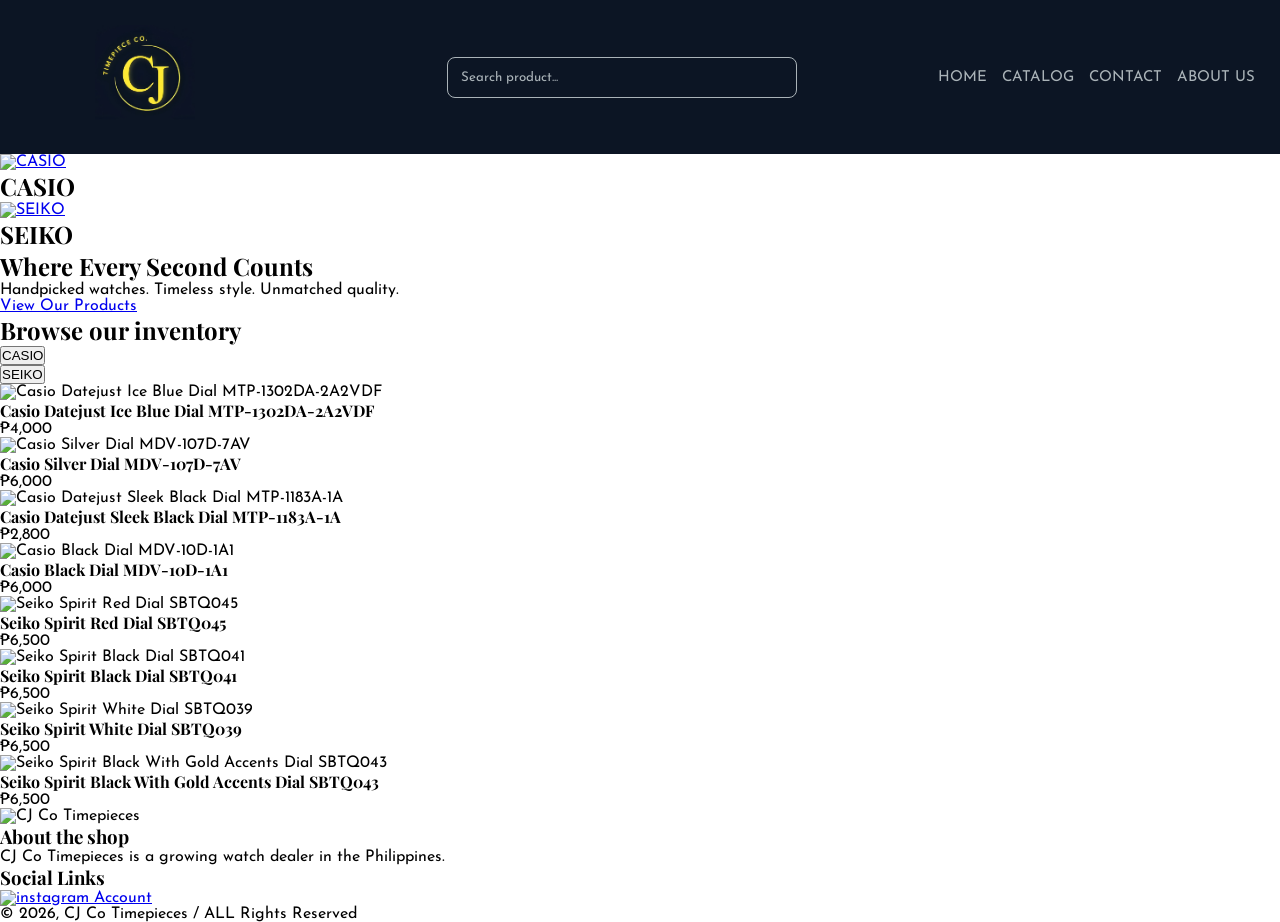
==== index.html @ 21fd1230 "Add header CSS styling" ====
<!DOCTYPE html>
<html lang="en">
  <head>
    <meta charset="UTF-8">
    <meta name="viewport" content="width=device-width, initial-scale=1.0">
    <title>CJ Co Timepieces</title>
    <link rel="stylesheet" href="css/style.css">

    <link rel="preconnect" href="https://fonts.googleapis.com">
    <link rel="preconnect" href="https://fonts.gstatic.com" crossorigin>
    <link href="https://fonts.googleapis.com/css2?family=Josefin+Sans:ital,wght@0,100..700;1,100..700&family=Playfair+Display:ital,wght@0,400..900;1,400..900&display=swap" rel="stylesheet">

  </head>

  <body>

    <!-- Header section -->
    <header>
      <div class="headerLogo"><img src="images/cjcoLogo.jpg" alt="CJ Co Timepieces"></div>
      <input class="headerInput" type="text" placeholder="Search product...">
      <nav>
        <ul>
          <li><a href="index.html">HOME</a></li>
          <li><a href="catalog.html">CATALOG</a></li>
          <li><a href="contact.html">CONTACT</a></li>
          <li><a href="aboutUs.html">ABOUT US</a></li>
        </ul>
      </nav>
    </header>

    <!-- Brand Selection Section -->
    <section class="brandSelection">
      <div class="brandCard">
        <a href="catalog.html"><img src="images/" alt="CASIO"></a>
        <h2>CASIO</h2>
      </div>
      <div class="brandCard">
        <a href="catalog.html"><img src="images/" alt="SEIKO"></a>
        <h2>SEIKO</h2>
      </div>
    </section>

    <!-- Hero Section -->
    <section class="heroSection">
      <h1>Where Every Second Counts</h1>
      <p>Handpicked watches. Timeless style. Unmatched quality.</p>
      <a href="catalog.html">View Our Products</a>
    </section> 

    <!-- Product Highlights Section -->
    <section class="productHighlightsSection">
      <h2>Browse our inventory</h2>
      <ul>
        <li><button class="filterButton" data-brand="casio">CASIO</button></li>
        <li><button class="filterButton" data-brand="seiko">SEIKO</button></li>
      </ul>
      <div class="productCard" data-brand="casio">
        <a><img src="images/" alt="Casio Datejust Ice Blue Dial MTP-1302DA-2A2VDF"></a>
        <h4>Casio Datejust Ice Blue Dial MTP-1302DA-2A2VDF</h4>
        <p>₱4,000</p>
      </div>
      <div class="productCard" data-brand="casio">
        <a><img src="images/" alt="Casio Silver Dial MDV-107D-7AV"></a>
        <h4>Casio Silver Dial MDV-107D-7AV</h4>
        <p>₱6,000</p>
      </div>
      <div class="productCard" data-brand="casio">
        <a><img src="images/" alt="Casio Datejust Sleek Black Dial MTP-1183A-1A"></a>
        <h4>Casio Datejust Sleek Black Dial MTP-1183A-1A</h4>
        <p>₱2,800</p>
      </div>  
      <div class="productCard" data-brand="casio">
        <a><img src="images/" alt="Casio Black Dial MDV-10D-1A1"></a>
        <h4>Casio Black Dial MDV-10D-1A1</h4>
        <p>₱6,000</p>
      </div>  

      <div class="productCard" data-brand="seiko">
        <a><img src="images/" alt="Seiko Spirit Red Dial SBTQ045"></a>
        <h4>Seiko Spirit Red Dial SBTQ045</h4>
        <p>₱6,500</p>
      </div>  
      <div class="productCard" data-brand="seiko">
        <a><img src="images/" alt="Seiko Spirit Black Dial SBTQ041"></a>
        <h4>Seiko Spirit Black Dial SBTQ041</h4>
        <p>₱6,500</p>
      </div> 
      <div class="productCard" data-brand="seiko">
        <a><img src="images/" alt="Seiko Spirit White Dial SBTQ039"></a>
        <h4>Seiko Spirit White Dial SBTQ039</h4>
        <p>₱6,500</p>
      </div>
      <div class="productCard" data-brand="seiko">
        <a><img src="images/" alt="Seiko Spirit Black With Gold Accents Dial SBTQ043"></a>
        <h4>Seiko Spirit Black With Gold Accents Dial SBTQ043</h4>
        <p>₱6,500</p>
      </div>
    </section>

    <!-- Footer section -->
     <footer class="footer">
      <div class="footerLogo"><img src="images/" alt="CJ Co Timepieces"></div>
      <h3 class="footerAboutTitle">About the shop</h3>
      <p class="footerAboutDescription">CJ Co Timepieces is a growing watch dealer in the Philippines.</p>
      <h3 class="footerSocialLinks">Social Links</h3>
      <ul class="footerSocialLinksLists">
        <li><a href="https://www.instagram.com/cjco.ph/"><img src="images/" alt="instagram Account"></a></li>
      </ul>
      <p class="footerCopyright">© 2026, CJ Co Timepieces / ALL Rights Reserved</p>
     </footer>
  </body>
</html>
---- css/style.css ----
:root {
  --gold: #FF9933;
  --grey: #aab3b8;
  --dark-blue: #0c1524;
  --white: white;
}

* {
  margin: 0;
  padding: 0;
  box-sizing: border-box;
}

body {
  background-color: var(--white);
  color: black;
  font-family: "Josefin Sans", sans-serif;
}

h1, h2, h3, h4, h5, h6 {
  font-family: "Playfair Display", serif;
}

header {
  background: var(--dark-blue);
  display: flex;
  justify-content: space-between; 
  align-items: center;
  padding: 25px;
}

header nav ul {
  list-style-type: none;
  display: flex;
  gap: 15px;
  font-size: 15px;
}

header nav ul li a {
  text-decoration: none;
  color: var(--grey);
  transition: color 0.5s ease;
}

header nav ul li a:hover {
  color: white;
}

.headerLogo img {
  width: 100px;
  height: auto;
  margin-left: 70px;
}

.headerInput {
  width: 350px;
  background-color: transparent;
  border: 1px solid var(--grey);  
  border-radius: 8px;
  padding: 13px;
  outline: none;
  color: white;
  font-family: inherit;
  margin-left: 110px;
}

.headerInput::placeholder {
  color: var(--grey);
}
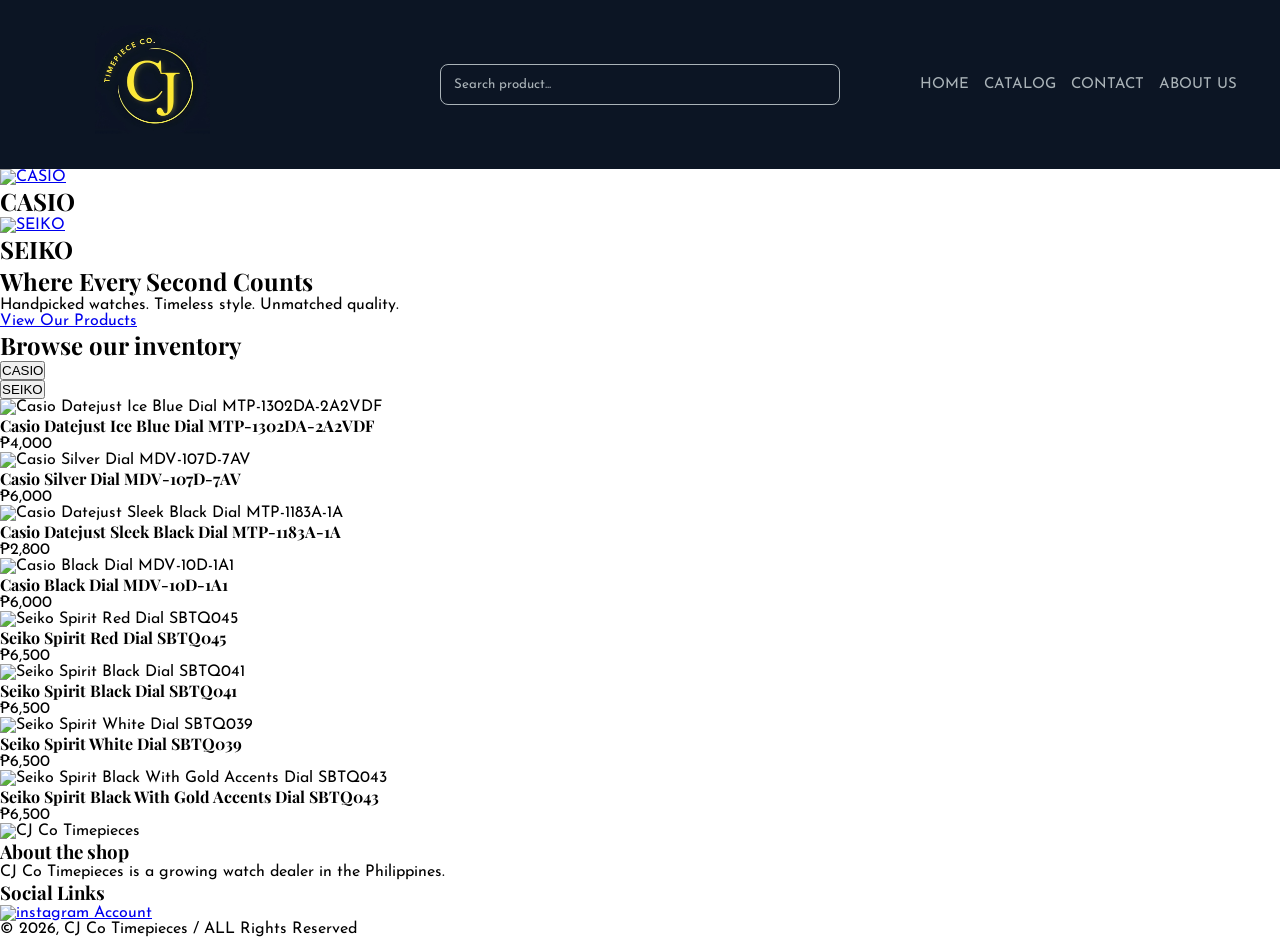
==== commit 26688ada: "Add header structure and CSS to all pages" ====
--- a/index.html
+++ b/index.html
@@ -16,9 +16,10 @@
 
     <!-- Header section -->
     <header>
-      <div class="headerLogo"><img src="images/cjcoLogo.jpg" alt="CJ Co Timepieces"></div>
-      <input class="headerInput" type="text" placeholder="Search product...">
-      <nav>
+      <div class="headerLeft"><div class="headerLogo"><img src="images/cjcoLogo.jpg" alt="CJ Co Timepieces"></div></div>
+      <div class="headerCenter"><div class="headerSearchWrapper"><input class="headerInput" type="text" placeholder="Search product..."></div></div>
+      <div class="headerRight">
+        <nav>
         <ul>
           <li><a href="index.html">HOME</a></li>
           <li><a href="catalog.html">CATALOG</a></li>
@@ -26,6 +27,8 @@
           <li><a href="aboutUs.html">ABOUT US</a></li>
         </ul>
       </nav>
+      </div>
+      
     </header>
 
     <!-- Brand Selection Section -->
@@ -108,5 +111,8 @@
       </ul>
       <p class="footerCopyright">© 2026, CJ Co Timepieces / ALL Rights Reserved</p>
      </footer>
+
+     <!-- js -->
+      <script src="js/script.js"></script>
   </body>
 </html>
--- a/css/style.css
+++ b/css/style.css
@@ -1,69 +1,116 @@
-:root {
-  --gold: #FF9933;
-  --grey: #aab3b8;
-  --dark-blue: #0c1524;
-  --white: white;
-}
+  :root {
+    --gold: #FF9933;
+    --grey: #aab3b8;
+    --dark-blue: #0c1524;
+    --white: white;
+  }
 
-* {
-  margin: 0;
-  padding: 0;
-  box-sizing: border-box;
-}
+  * {
+    margin: 0;
+    padding: 0;
+    box-sizing: border-box;
+  }
 
-body {
-  background-color: var(--white);
-  color: black;
-  font-family: "Josefin Sans", sans-serif;
-}
+  body {
+    background-color: var(--white);
+    color: black;
+    font-family: "Josefin Sans", sans-serif;
+  }
 
-h1, h2, h3, h4, h5, h6 {
-  font-family: "Playfair Display", serif;
-}
+  h1, h2, h3, h4, h5, h6 {
+    font-family: "Playfair Display", serif;
+  }
 
-header {
-  background: var(--dark-blue);
-  display: flex;
-  justify-content: space-between; 
-  align-items: center;
-  padding: 25px;
-}
+  header {
+    position: sticky;
+    top: 0;
+    z-index: 100;
+    background: var(--dark-blue);
+    display: flex;
+    justify-content: space-between; 
+    align-items: center;
+    padding: 25px;
+    transition: padding 0.3s ease;
+    gap: 80px;
+  }
 
-header nav ul {
-  list-style-type: none;
-  display: flex;
-  gap: 15px;
-  font-size: 15px;
-}
+  header.scrolled {
+    padding: 20px 25px;
+    transition: padding 0.3s ease
+  }
 
-header nav ul li a {
-  text-decoration: none;
-  color: var(--grey);
-  transition: color 0.5s ease;
-}
+  header.scrolled .headerLogo {
+    max-width: 60px;
+  }
 
-header nav ul li a:hover {
-  color: white;
-}
+  header.scrolled .headerLogo img {
+    width: 70px;
+    transition: width 0.3s ease;
+  }
 
-.headerLogo img {
-  width: 100px;
-  height: auto;
-  margin-left: 70px;
-}
+  header nav {
+    flex: 0 0 auto;
+  }
 
-.headerInput {
-  width: 350px;
-  background-color: transparent;
-  border: 1px solid var(--grey);  
-  border-radius: 8px;
-  padding: 13px;
-  outline: none;
-  color: white;
-  font-family: inherit;
-  margin-left: 110px;
-}
+  header nav ul {
+    list-style-type: none;
+    display: flex;
+    gap: 15px;
+    font-size: 15px;
+  }
 
-.headerInput::placeholder {
-  color: var(--grey);
-}+  header nav ul li a {
+    text-decoration: none;
+    color: var(--grey);
+    transition: color 0.3s ease;
+  }
+
+  header nav ul li a:hover {
+    color: white;
+  }
+
+  .headerLogo {
+    margin-left: 70px;
+    flex: 0 0 auto;
+    max-width: 150px;
+    overflow: hidden;
+    transition: max-width 0.3s ease; 
+  }
+
+  .headerLogo img {
+    width: 115px;
+    height: auto;
+    transition: width 0.3s ease;
+  }
+
+  .headerInput {
+    width: 400px;
+    background-color: transparent;
+    border: 1px solid var(--grey);  
+    border-radius: 8px;
+    padding: 13px;
+    outline: none;
+    color: white;
+    font-family: inherit;
+    flex: none;
+  }
+
+  .headerInput::placeholder {
+    color: var(--grey);
+  }
+
+  .headerSearchWrapper {
+    flex: 1;
+    display: flex;
+    justify-content: center;
+  }
+
+  .headerLeft, .headerRight {
+    flex: 1;
+  }
+
+  .headerCenter {
+    flex: 1;
+    display: flex;
+    justify-content: center;
+  }
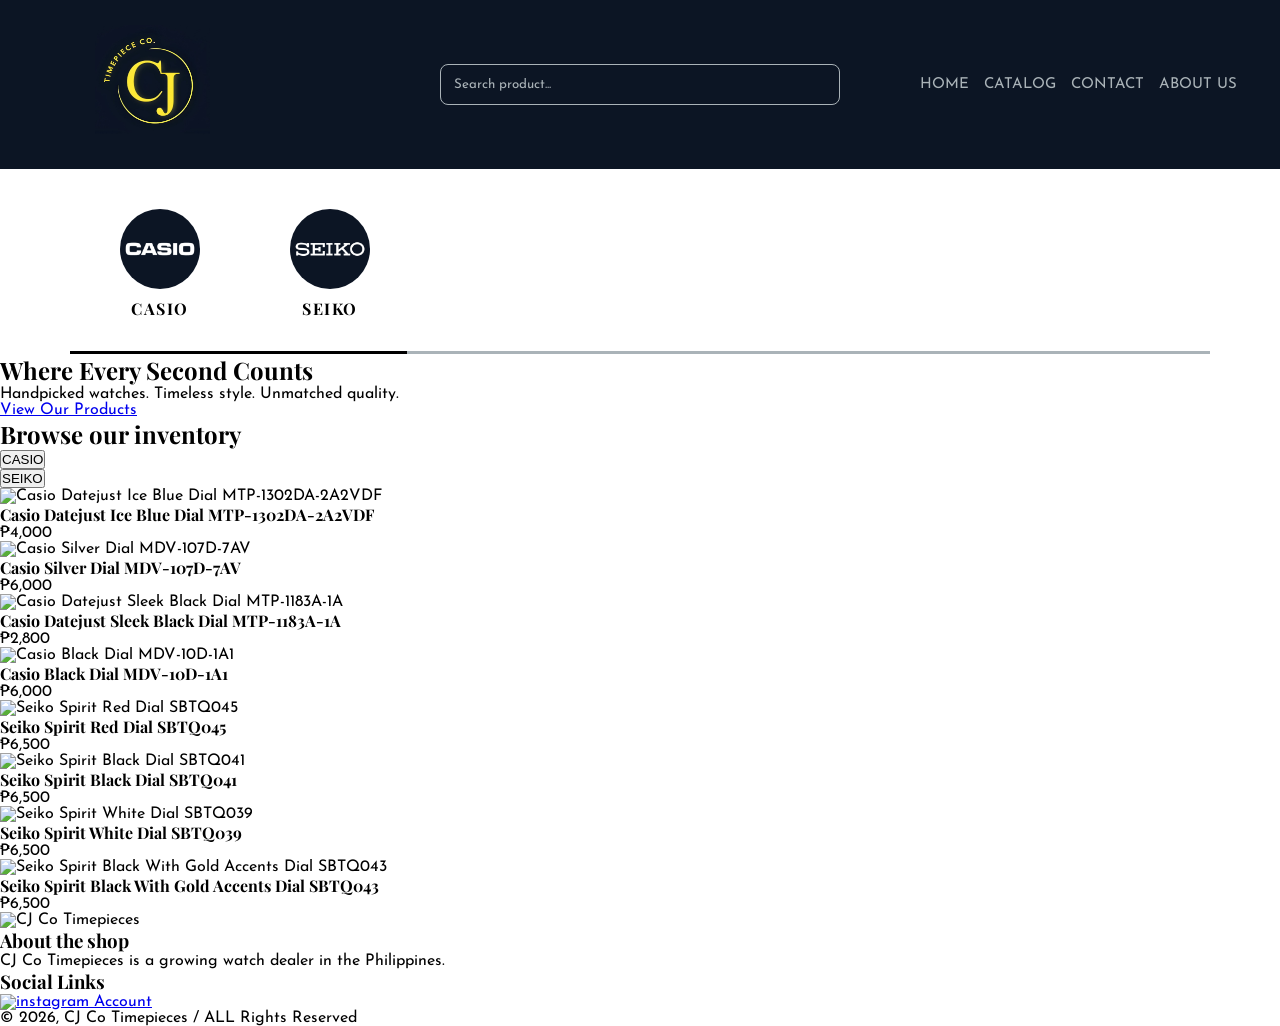
==== commit 4f0b77c8: "Add brand selection section styling" ====
--- a/index.html
+++ b/index.html
@@ -34,11 +34,11 @@
     <!-- Brand Selection Section -->
     <section class="brandSelection">
       <div class="brandCard">
-        <a href="catalog.html"><img src="images/" alt="CASIO"></a>
+        <a href="catalog.html"><img src="images/casioLogoC.png" alt="CASIO"></a>
         <h2>CASIO</h2>
       </div>
       <div class="brandCard">
-        <a href="catalog.html"><img src="images/" alt="SEIKO"></a>
+        <a href="catalog.html"><img src="images/seikoLogoC.png" alt="SEIKO"></a>
         <h2>SEIKO</h2>
       </div>
     </section>
--- a/css/style.css
+++ b/css/style.css
@@ -20,6 +20,8 @@
   h1, h2, h3, h4, h5, h6 {
     font-family: "Playfair Display", serif;
   }
+
+  /* header */
 
   header {
     position: sticky;
@@ -113,4 +115,64 @@
     flex: 1;
     display: flex;
     justify-content: center;
+  }
+
+  /* brand selection */
+  .brandSelection {
+      display: flex;
+      justify-content: left;
+      gap: 90px;
+      padding: 40px;
+      background-color: white;
+      position: relative;
+      padding-bottom: 20px;
+      padding-left: 120px;
+  }
+
+  .brandSelection::before {
+    content: '';
+    position: absolute;
+    bottom: 0px;
+    left: 70px;
+    width: 337px;
+    height: 3.5px;
+    background-color: black;
+    z-index: 1;
+  }
+
+  .brandSelection::after {
+    content: '';
+    position: absolute;
+    bottom: 0px;
+    left: 70px;
+    right: 70px;
+    height: 3.5px;
+    background-color: var(--grey);
+  }
+
+  .brandCard {
+      display: flex;
+      flex-direction: column;
+      align-items: center;
+      gap: 5px;
+      padding-bottom: 15px;
+  }
+
+  .brandCard img {
+      width: 80px;
+      height: auto;
+      border-radius: 50%;
+      object-fit: cover;
+      transition: all 0.3s ease;
+  }
+
+  .brandCard img:hover {
+    transform: scale(1.05);
+    transition: all 0.3s ease;
+    box-shadow: 0px 0px 20px rgba(0, 0, 0, 0.4);
+  }
+
+  .brandCard h2 {
+      font-size: 16px;
+      letter-spacing: 1.5px;
   }
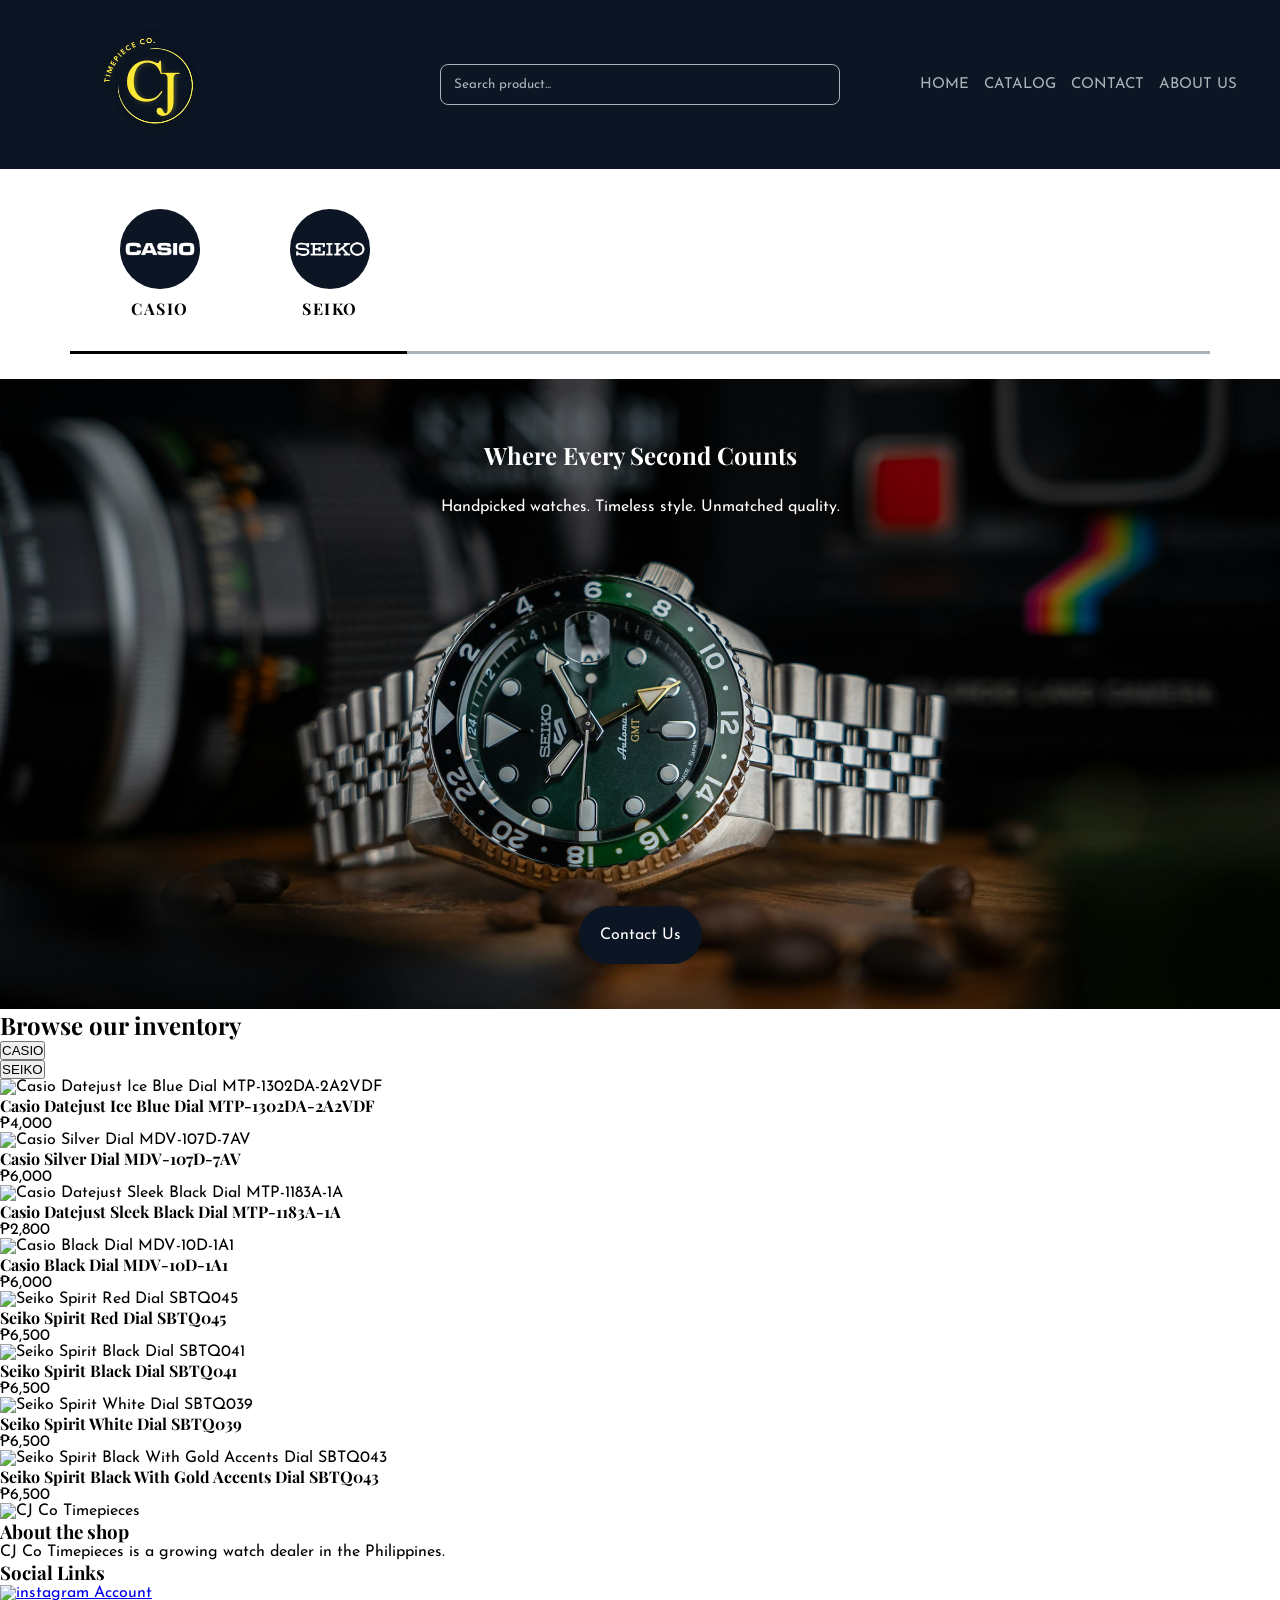
==== commit d6affb5d: "Add hero section styling" ====
--- a/index.html
+++ b/index.html
@@ -45,9 +45,11 @@
 
     <!-- Hero Section -->
     <section class="heroSection">
-      <h1>Where Every Second Counts</h1>
-      <p>Handpicked watches. Timeless style. Unmatched quality.</p>
-      <a href="catalog.html">View Our Products</a>
+      <div class="heroContent">
+        <h1>Where Every Second Counts</h1>
+        <p>Handpicked watches. Timeless style. Unmatched quality.</p>
+        <a class="heroBtn" href="contact.html">Contact Us</a>
+      </div>
     </section> 
 
     <!-- Product Highlights Section -->
--- a/css/style.css
+++ b/css/style.css
@@ -175,4 +175,63 @@
   .brandCard h2 {
       font-size: 16px;
       letter-spacing: 1.5px;
-  }+  }
+
+  /* Hero section */
+  .heroSection {
+    margin-top: 25px;
+    background-image: url('../images/seikoWatchHeroL.jpg');
+    background-size: cover;
+    background-position: center;
+    height: 630px;
+    display: flex;
+    justify-content: center;
+    align-items: center;
+    position: relative;
+  }
+
+  .heroContent {
+    display: flex;
+    flex-direction: column;
+    align-items: center;
+    text-align: center;
+    gap: 20px;
+  }
+
+  .heroSection .heroContent .heroBtn:hover {
+    background-color: transparent;
+    border: 1px solid white;  
+    transition: all 0.3s ease;
+  }
+
+  .heroSection .heroContent h1 {
+    position: absolute;
+    top: 60px;
+    justify-content: center;
+    align-items: center;
+    color: white;
+  }
+
+  .heroSection .heroContent p {
+    position: absolute;
+    top: 120px;
+    justify-content: center;
+    align-items: center;
+  }
+
+  .heroSection .heroContent p,
+  .heroSection .heroContent a {
+    color: white;
+  }
+
+  .heroSection .heroContent .heroBtn {
+    position: absolute;
+    bottom: 45px;
+    border: 1px solid var(--dark-blue);
+    background-color: var(--dark-blue);
+    color: white;
+    padding: 20px;
+    border-radius: 50px;
+    text-decoration: none;
+  }
+
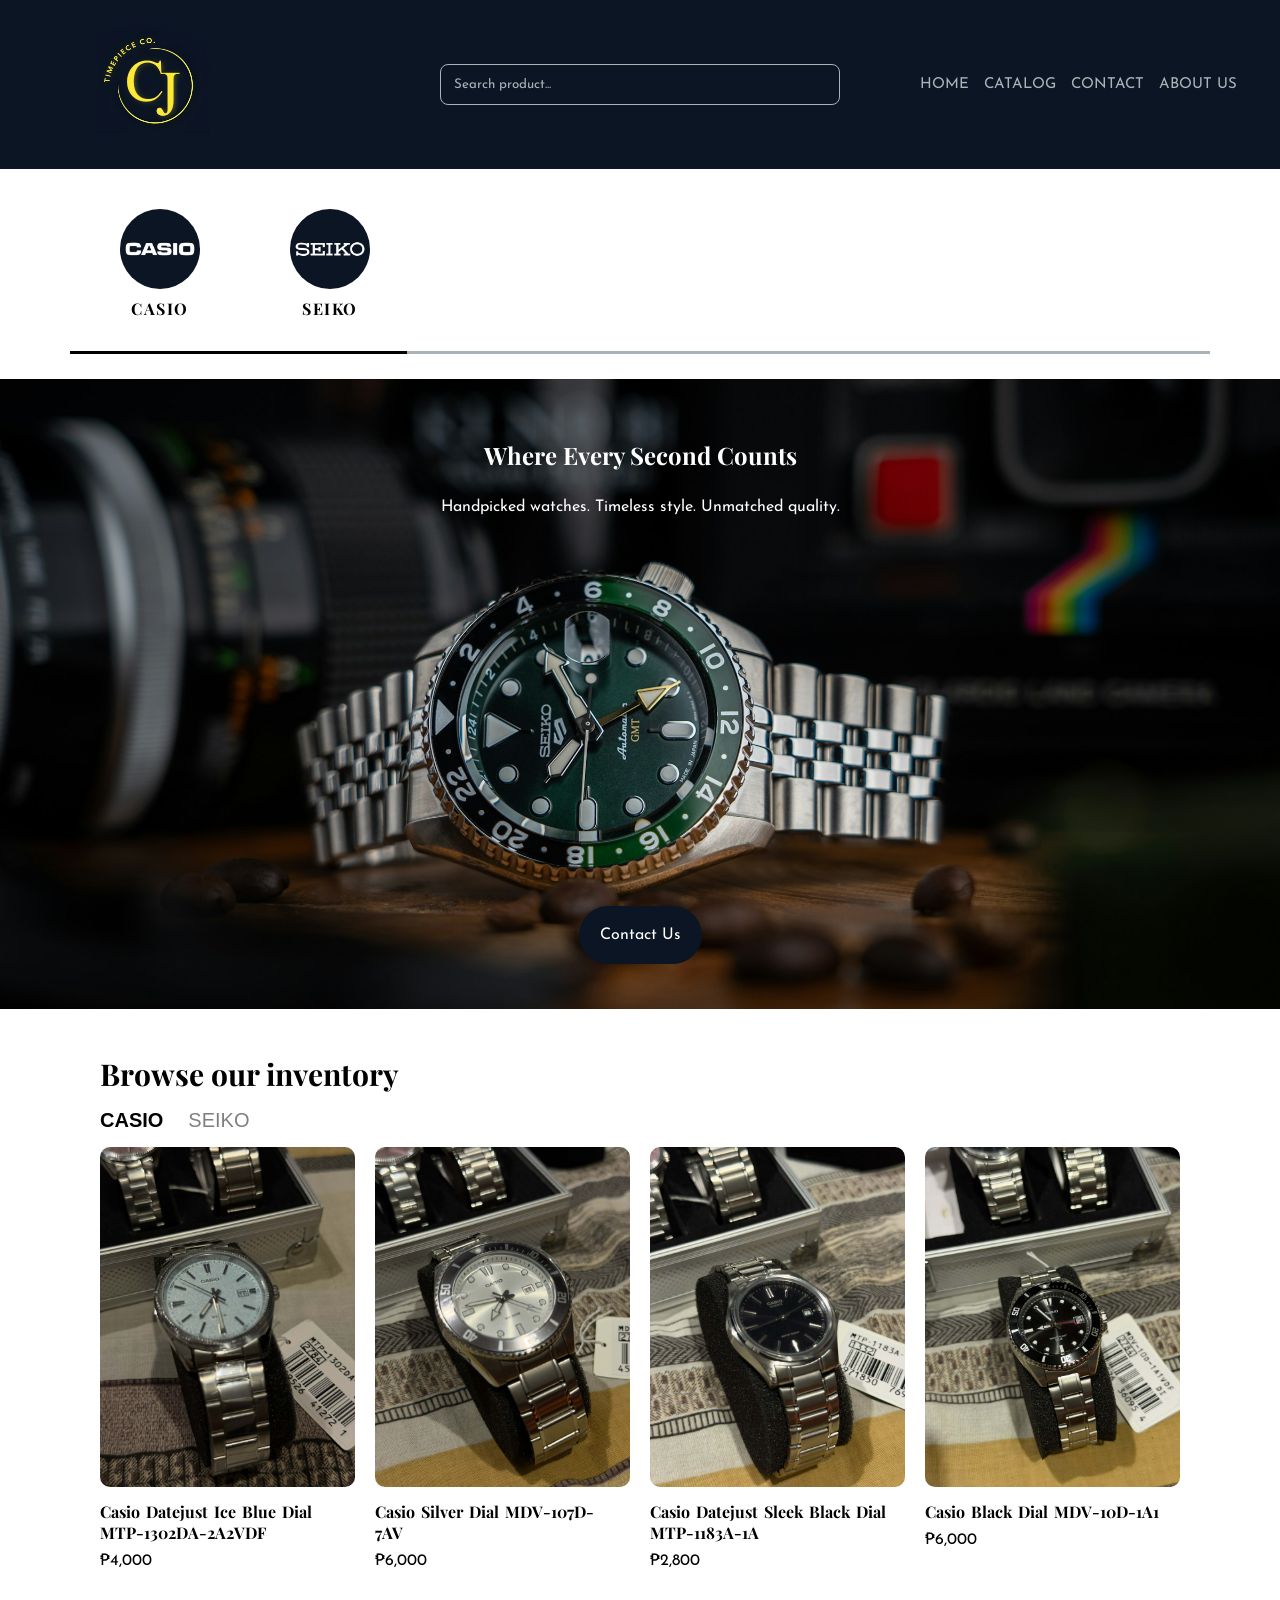
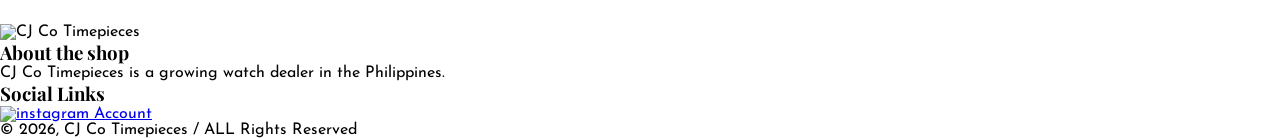
==== commit 799dc639: "Add filter button active state and default casio display" ====
--- a/index.html
+++ b/index.html
@@ -59,47 +59,50 @@
         <li><button class="filterButton" data-brand="casio">CASIO</button></li>
         <li><button class="filterButton" data-brand="seiko">SEIKO</button></li>
       </ul>
-      <div class="productCard" data-brand="casio">
-        <a><img src="images/" alt="Casio Datejust Ice Blue Dial MTP-1302DA-2A2VDF"></a>
-        <h4>Casio Datejust Ice Blue Dial MTP-1302DA-2A2VDF</h4>
-        <p>₱4,000</p>
+      <div class="productGrid">
+          <div class="productCard" data-brand="casio">
+          <a><img src="images/MTP-1302DA-2A2VDF-main.jpg" alt="Casio Datejust Ice Blue Dial MTP-1302DA-2A2VDF"></a>
+          <h4>Casio Datejust Ice Blue Dial MTP-1302DA-2A2VDF</h4>
+          <p>₱4,000</p>
+        </div>
+        <div class="productCard" data-brand="casio">
+          <a><img src="images/MDV-107D-7AV-main.jpg" alt="Casio Silver Dial MDV-107D-7AV"></a>
+          <h4>Casio Silver Dial MDV-107D-7AV</h4>
+          <p>₱6,000</p>
+        </div>
+        <div class="productCard" data-brand="casio">
+          <a><img src="images/MTP-1183A-1A-main.jpg" alt="Casio Datejust Sleek Black Dial MTP-1183A-1A"></a>
+          <h4>Casio Datejust Sleek Black Dial MTP-1183A-1A</h4>
+          <p>₱2,800</p>
+        </div>  
+        <div class="productCard" data-brand="casio">
+          <a><img src="images/MDV-10D-1A1-main.jpg" alt="Casio Black Dial MDV-10D-1A1"></a>
+          <h4>Casio Black Dial MDV-10D-1A1</h4>
+          <p>₱6,000</p>
+        </div>  
+
+        <div class="productCard" data-brand="seiko">
+          <a><img src="images/SBTQ045-main.webp" alt="Seiko Spirit Red Dial SBTQ045"></a>
+          <h4>Seiko Spirit Red Dial SBTQ045</h4>
+          <p>₱6,500</p>
+        </div>  
+        <div class="productCard" data-brand="seiko">
+          <a><img src="images/SBTQ041-main.jpg" alt="Seiko Spirit Black Dial SBTQ041"></a>
+          <h4>Seiko Spirit Black Dial SBTQ041</h4>
+          <p>₱6,500</p>
+        </div> 
+        <div class="productCard" data-brand="seiko">
+          <a><img src="images/SBTQ039-main.webp" alt="Seiko Spirit White Dial SBTQ039"></a>
+          <h4>Seiko Spirit White Dial SBTQ039</h4>
+          <p>₱6,500</p>
+        </div>
+        <div class="productCard" data-brand="seiko">
+          <a><img src="images/SBTQ043-main.jpg" alt="Seiko Spirit Black With Gold Accents Dial SBTQ043"></a>
+          <h4>Seiko Spirit Black With Gold Accents Dial SBTQ043</h4>
+          <p>₱6,500</p>
+        </div>
       </div>
-      <div class="productCard" data-brand="casio">
-        <a><img src="images/" alt="Casio Silver Dial MDV-107D-7AV"></a>
-        <h4>Casio Silver Dial MDV-107D-7AV</h4>
-        <p>₱6,000</p>
-      </div>
-      <div class="productCard" data-brand="casio">
-        <a><img src="images/" alt="Casio Datejust Sleek Black Dial MTP-1183A-1A"></a>
-        <h4>Casio Datejust Sleek Black Dial MTP-1183A-1A</h4>
-        <p>₱2,800</p>
-      </div>  
-      <div class="productCard" data-brand="casio">
-        <a><img src="images/" alt="Casio Black Dial MDV-10D-1A1"></a>
-        <h4>Casio Black Dial MDV-10D-1A1</h4>
-        <p>₱6,000</p>
-      </div>  
-
-      <div class="productCard" data-brand="seiko">
-        <a><img src="images/" alt="Seiko Spirit Red Dial SBTQ045"></a>
-        <h4>Seiko Spirit Red Dial SBTQ045</h4>
-        <p>₱6,500</p>
-      </div>  
-      <div class="productCard" data-brand="seiko">
-        <a><img src="images/" alt="Seiko Spirit Black Dial SBTQ041"></a>
-        <h4>Seiko Spirit Black Dial SBTQ041</h4>
-        <p>₱6,500</p>
-      </div> 
-      <div class="productCard" data-brand="seiko">
-        <a><img src="images/" alt="Seiko Spirit White Dial SBTQ039"></a>
-        <h4>Seiko Spirit White Dial SBTQ039</h4>
-        <p>₱6,500</p>
-      </div>
-      <div class="productCard" data-brand="seiko">
-        <a><img src="images/" alt="Seiko Spirit Black With Gold Accents Dial SBTQ043"></a>
-        <h4>Seiko Spirit Black With Gold Accents Dial SBTQ043</h4>
-        <p>₱6,500</p>
-      </div>
+      
     </section>
 
     <!-- Footer section -->
@@ -113,7 +116,7 @@
       </ul>
       <p class="footerCopyright">© 2026, CJ Co Timepieces / ALL Rights Reserved</p>
      </footer>
-
+     
      <!-- js -->
       <script src="js/script.js"></script>
   </body>
--- a/css/style.css
+++ b/css/style.css
@@ -235,3 +235,59 @@
     text-decoration: none;
   }
 
+
+  /* product highlights section */  
+
+  .productHighlightsSection {
+    margin: 30px 100px 40px 85px;
+    background-color: white;
+    padding: 15px;
+  }
+
+  .productHighlightsSection ul {
+    list-style-type: none;
+    display: flex;
+    gap: 25px;
+  }
+
+  .productHighlightsSection h2 {  
+    font-size: 30px;
+    padding-bottom: 15px;
+  }
+
+  .productHighlightsSection ul .filterButton {
+    color: gray;
+    background: none;
+    border: none;
+    font-size: 20px;
+    cursor: pointer;
+    padding-bottom: 15px;
+  }
+
+  .productHighlightsSection ul .filterButton.active {
+    color: black;
+    font-weight: bold;
+    transition: color 2s ease;
+  }
+
+  .productHighlightsSection .productGrid {
+    display: grid;
+    grid-template-columns: repeat(4, 1fr);
+    gap: 20px;
+  }
+  
+  .productHighlightsSection .productCard img {
+    width: 255px;
+    border-radius: 10px;
+  }
+  
+  .productHighlightsSection .productCard h4 {
+    justify-content: left;
+    align-items: left;
+    word-spacing: 2px;
+    padding: 10px 9.6px 0px 0px
+  }
+
+  .productHighlightsSection .productCard p {
+    padding-top: 10px;
+  }
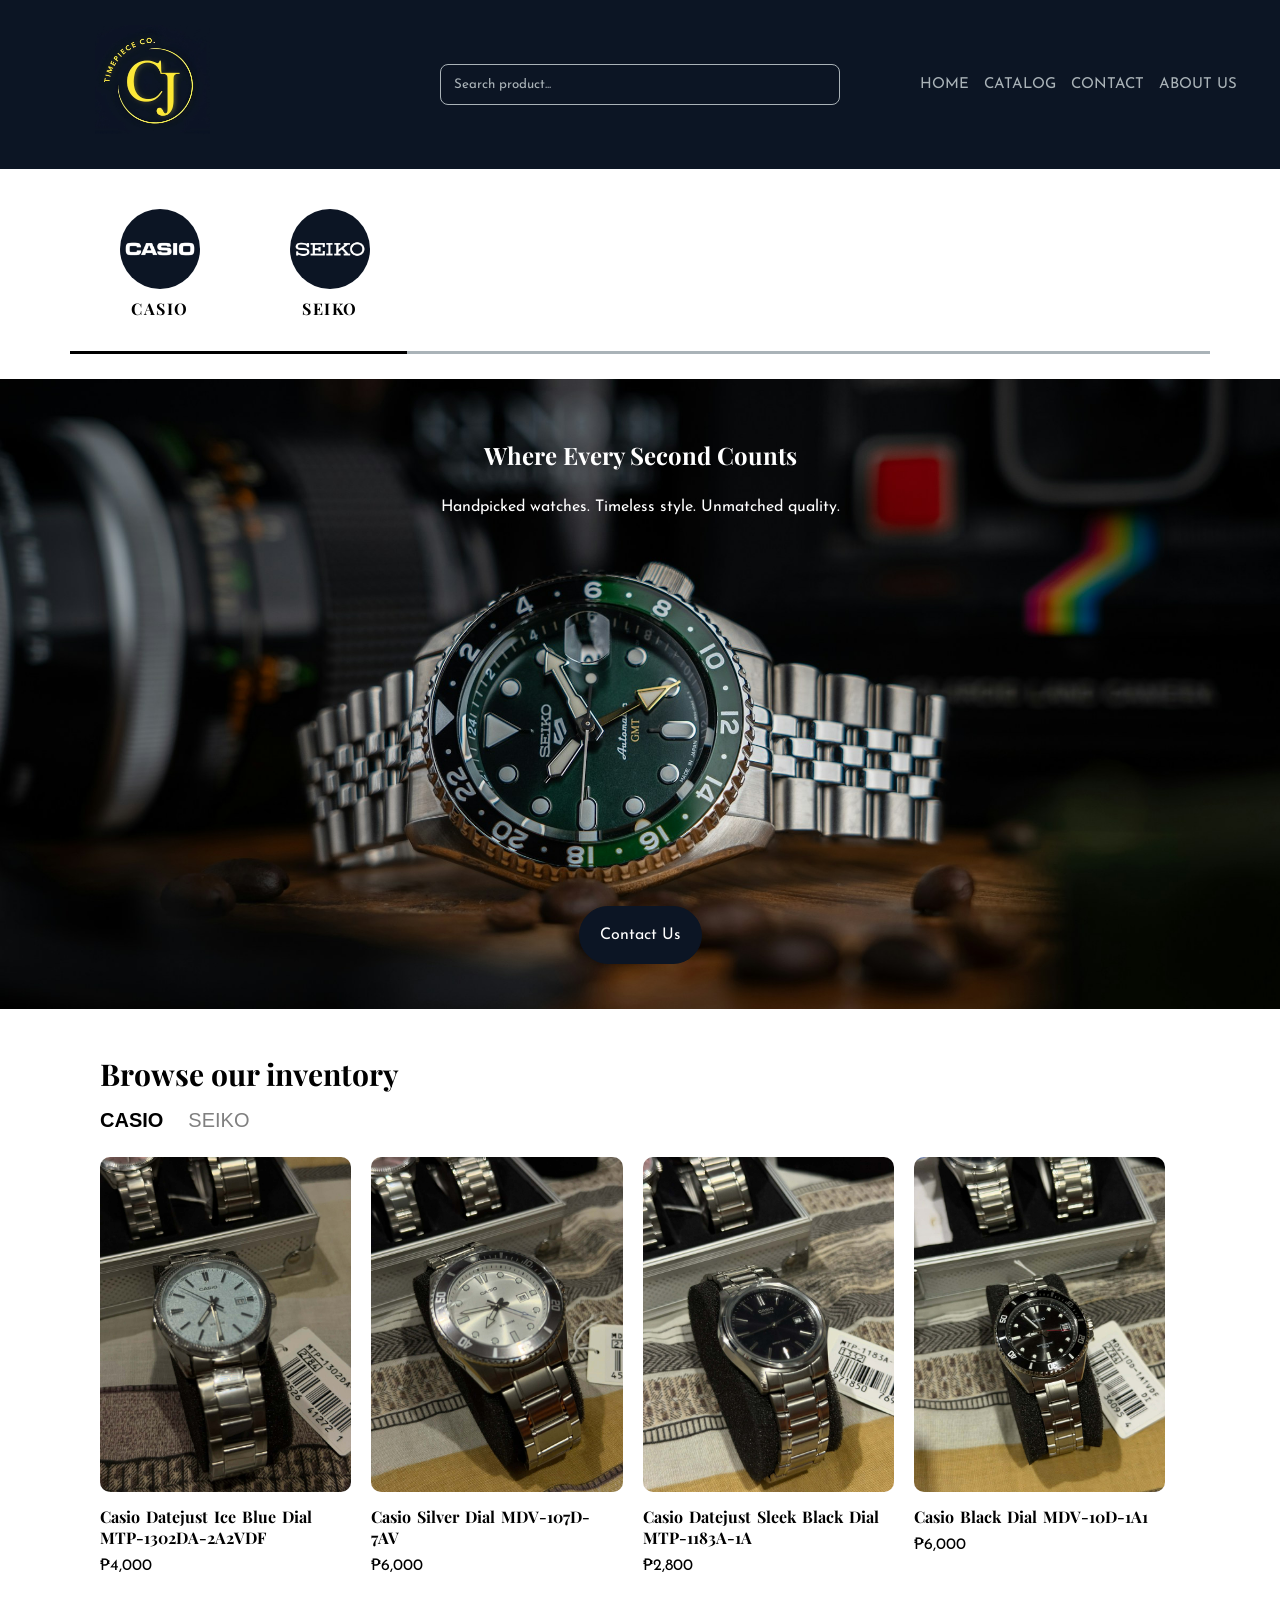
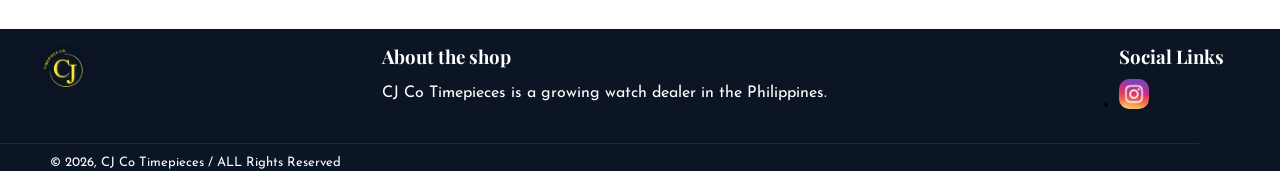
==== commit 7b5dc7b3: "Add catalog page styling" ====
--- a/index.html
+++ b/index.html
@@ -107,14 +107,22 @@
 
     <!-- Footer section -->
      <footer class="footer">
-      <div class="footerLogo"><img src="images/" alt="CJ Co Timepieces"></div>
-      <h3 class="footerAboutTitle">About the shop</h3>
-      <p class="footerAboutDescription">CJ Co Timepieces is a growing watch dealer in the Philippines.</p>
-      <h3 class="footerSocialLinks">Social Links</h3>
-      <ul class="footerSocialLinksLists">
-        <li><a href="https://www.instagram.com/cjco.ph/"><img src="images/" alt="instagram Account"></a></li>
-      </ul>
-      <p class="footerCopyright">© 2026, CJ Co Timepieces / ALL Rights Reserved</p>
+      <div class="footerTop">
+        <div class="footerLeft"><img src="images/cjcoLogo.jpg" alt="CJ Co Timepieces"></div>
+        <div class="footerCenter">
+          <h3 class="footerAboutTitle">About the shop</h3>
+          <p class="footerAboutDescription">CJ Co Timepieces is a growing watch dealer in the Philippines.</p>
+        </div>
+        <div class="footerRight">
+          <h3 class="footerSocialLinks">Social Links</h3>
+          <ul class="footerSocialLinksLists">
+            <li><a href="https://www.instagram.com/cjco.ph/"><img src="images/igLogo.jpg" alt="instagram Account"></a></li>
+          </ul>
+        </div>
+      </div>
+      <div class="footerBottom">
+        <p class="footerCopyright">© 2026, CJ Co Timepieces / ALL Rights Reserved</p>
+      </div>
      </footer>
      
      <!-- js -->
--- a/css/style.css
+++ b/css/style.css
@@ -267,18 +267,27 @@
   .productHighlightsSection ul .filterButton.active {
     color: black;
     font-weight: bold;
-    transition: color 2s ease;
+    transition: color 0.3s ease;
   }
 
   .productHighlightsSection .productGrid {
     display: grid;
     grid-template-columns: repeat(4, 1fr);
     gap: 20px;
+    padding-top: 10px;
   }
   
   .productHighlightsSection .productCard img {
-    width: 255px;
+    width: 100%;
     border-radius: 10px;
+    background-color: #f5f5f5;
+    transition: all 0.5s ease;
+  }
+
+  .productHighlightsSection .productCard img:hover {
+    transform: scale(1.03);
+    transition: all 0.5s ease;
+    box-shadow: 0px 0px 20px rgba(0, 0, 0, 0.4);
   }
   
   .productHighlightsSection .productCard h4 {
@@ -290,4 +299,148 @@
 
   .productHighlightsSection .productCard p {
     padding-top: 10px;
-  }+  }
+
+  /* footer Section */
+
+  .footer {
+    display: flex;
+    flex-direction: column;
+    justify-content: space-between;
+    gap: 30px;
+    align-items: flex-start;
+    background-color: var(--dark-blue);
+  }
+
+  .footerTop {
+    display: flex;
+    justify-content: space-between;
+    align-items: flex-start;
+    gap: 292px;
+    padding: 15px 40px 0px 40px;
+  }
+
+  .footerTop .footerCenter .footerAboutDescription {
+    padding-top: 16px;
+  }
+
+  .footerTop .footerRight {
+    display: flex;
+    flex-direction: column;
+  }
+
+  .footerTop .footerRight .footerSocialLinks {
+    white-space: nowrap;
+    padding-bottom: 10px;
+  }
+
+
+  .footerBottom {
+    text-align: left;
+    padding: 12px 858px 2px 50px;
+    border-top: 1px solid rgba(227, 227, 227, 0.1);
+  }
+
+  .footerBottom .footerCopyright {
+    font-size: 13px;
+  }
+
+  .footer .footerLeft img {
+    width: 50px;
+    height: auto;
+  }
+
+  .footer h3, .footer p {
+    color: white;
+  }
+
+  .footerLeft, .footerRight {
+    flex: 1;
+    display: flex;
+  }
+
+  .footerCenter {
+    align-content: center;
+  }
+
+  .footerRight .footerSocialLinksLists img {
+    width: 30px;
+    height: auto;
+    border-radius: 10px;
+  }
+
+  /* catalog-breadcrumb */
+  .breadcrumb {
+    background-color: rgba(227, 227, 227, 0.8);
+    border-radius: 10px;
+    margin: 30px 30px 0px 30px;
+  }
+
+  .breadcrumb ol {
+    display: flex;
+    align-items: center;
+    gap: 8px;
+    list-style: none;
+    padding: 10px 20px;
+    margin-top: 40px;
+  }
+
+  .breadcrumb ol a {
+    text-decoration: none;
+    color: black;
+  }
+
+  .breadcrumb ol .catalogBreadCrumbCollections {
+    color: rgba(0, 0, 0, 0.5)
+  }
+
+  .breadcrumb ol li {
+    list-style: none;
+  }
+
+  /* catalog-main */
+  .catalogMainContent {
+    margin: 15px 32px 32px 32px;
+  }
+
+  .catalogMainContent .catalogHeading {
+    padding-bottom: 15px;
+  }
+
+  .catalogCollections {
+    display: flex;
+    gap: 30px;
+    list-style: none;
+    max-width: 800px;
+  }
+
+  .collectionCard {
+      position: relative;
+      overflow: hidden;
+      border-radius: 10px;
+      flex: 1;
+      cursor: pointer;
+  }
+
+  .collectionCard img {
+      width: 100%;
+      height: 300px;
+      object-fit: cover;
+      transition: transform 0.5s ease;
+  }
+
+  .collectionCard:hover img {
+      transform: scale(1.05);
+  }
+
+  .collectionCardOverlay {
+      position: absolute;
+      bottom: 0;
+      left: 0;
+      width: 100%;
+      padding: 20px;
+      background: linear-gradient(transparent, rgba(0,0,0,0.7));
+      color: white;
+  }
+
+  
